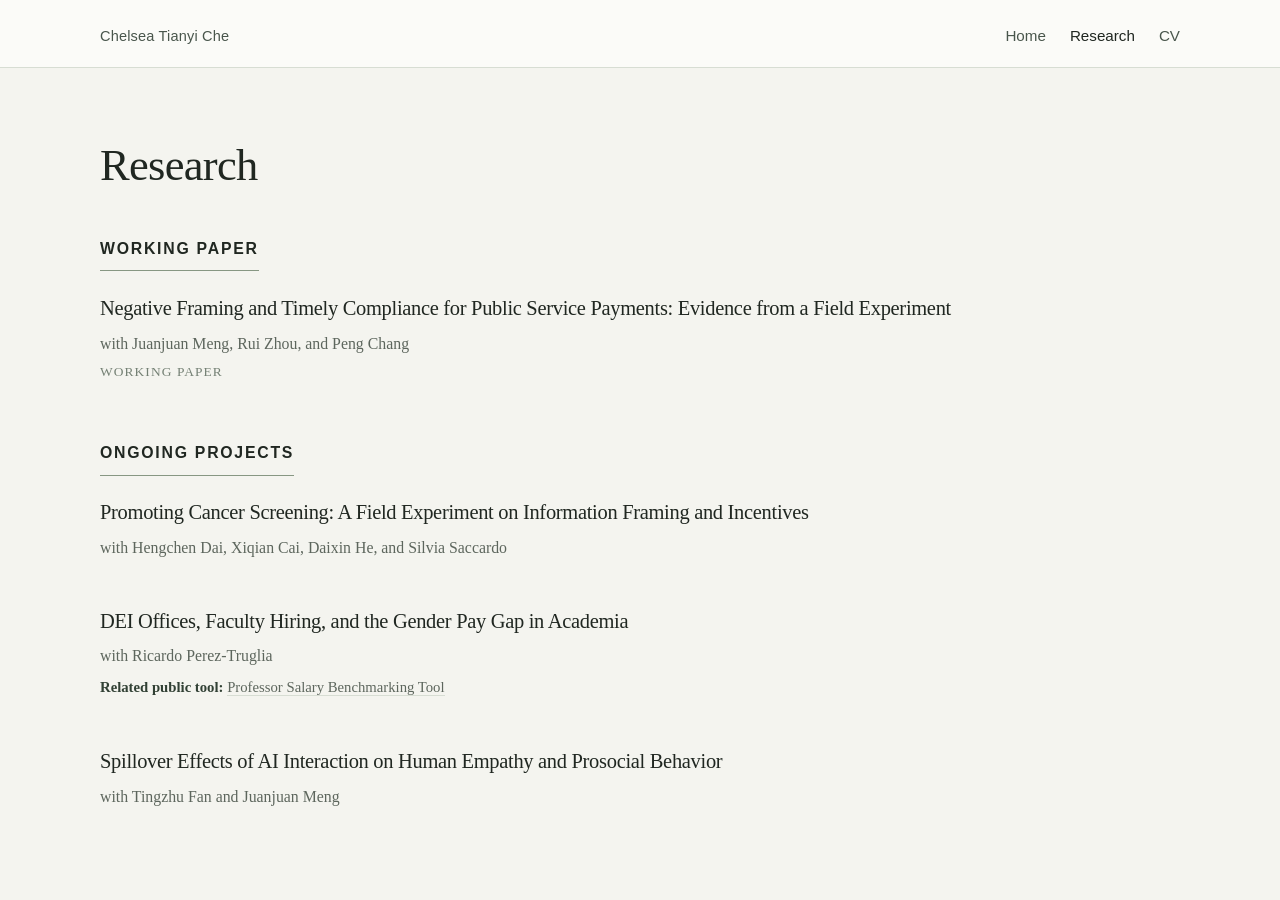
==== research.html @ 49d5fe16 "Add files via upload" ====
<!DOCTYPE html>
<html lang="en">
<head>
  <meta charset="UTF-8">
  <meta name="viewport" content="width=device-width, initial-scale=1.0">
  <title>Research | Chelsea Tianyi Che</title>
  <link rel="stylesheet" href="styles.css">
</head>
<body class="theme-sage final-site">
  <header class="site-header">
    <div class="container header-inner">
      <a class="site-brand" href="index.html">Chelsea Tianyi Che</a>
      <nav class="site-nav" aria-label="Primary">
        <a href="index.html">Home</a>
        <a aria-current="page" href="research.html">Research</a>
        <a href="Chelsea_Tianyi_Che_CV.pdf" target="_blank" rel="noopener">CV</a>
      </nav>
    </div>
  </header>

  <main class="container page-main">
    <h1 class="page-title">Research</h1>

    <section class="research-group" aria-labelledby="working-paper-heading">
      <h2 class="research-heading" id="working-paper-heading">Working Paper</h2>
      <article class="project-entry">
        <h3 class="project-title">Negative Framing and Timely Compliance for Public Service Payments: Evidence from a Field Experiment</h3>
        <p class="project-meta">with Juanjuan Meng, Rui Zhou, and Peng Chang</p>
        <p class="project-status">Working paper</p>
      </article>
    </section>

    <section class="research-group" aria-labelledby="ongoing-projects-heading">
      <h2 class="research-heading" id="ongoing-projects-heading">Ongoing Projects</h2>

      <article class="project-entry">
        <h3 class="project-title">Promoting Cancer Screening: A Field Experiment on Information Framing and Incentives</h3>
        <p class="project-meta">with Hengchen Dai, Xiqian Cai, Daixin He, and Silvia Saccardo</p>
      </article>

      <article class="project-entry">
        <h3 class="project-title">DEI Offices, Faculty Hiring, and the Gender Pay Gap in Academia</h3>
        <p class="project-meta">with Ricardo Perez-Truglia</p>
        <p class="project-related-tool"><strong>Related public tool:</strong> <a href="https://www.prof-salary.com/" target="_blank" rel="noopener">Professor Salary Benchmarking Tool</a></p>
      </article>

      <article class="project-entry">
        <h3 class="project-title">Spillover Effects of AI Interaction on Human Empathy and Prosocial Behavior</h3>
        <p class="project-meta">with Tingzhu Fan and Juanjuan Meng</p>
      </article>
    </section>
  </main>
</body>
</html>
---- styles.css ----
:root {
  --background: #f7f5f1;
  --surface: #fcfbf8;
  --hero: transparent;
  --accent-soft: #e1e6df;
  --accent-line: #9ca79c;
  --text: #1f2420;
  --muted: #606760;
  --subtle: #767d76;
  --border: #d6d8d2;
  --nav: #49524b;
  --tool-label: #2f3731;
  --shadow: 0 14px 36px rgba(44, 53, 45, 0.04);
}

body.theme-sage {
  --background: #f4f4ef;
  --surface: #fcfcf8;
  --hero: #edf1ea;
  --accent-soft: #dfe7dc;
  --accent-line: #879783;
  --text: #202721;
  --muted: #5d665d;
  --subtle: #748074;
  --border: #d7ddd3;
  --nav: #49564c;
  --tool-label: #314034;
  --shadow: 0 16px 42px rgba(65, 82, 66, 0.05);
}

body.theme-blue {
  --background: #f3f5f6;
  --surface: #fbfcfd;
  --hero: #e9eff2;
  --accent-soft: #dde6eb;
  --accent-line: #7f95a3;
  --text: #1f252c;
  --muted: #5a6672;
  --subtle: #73818c;
  --border: #d7e0e5;
  --nav: #4a5863;
  --tool-label: #33414d;
  --shadow: 0 16px 42px rgba(54, 72, 86, 0.05);
}

*,
*::before,
*::after {
  box-sizing: border-box;
}

html {
  font-size: 16px;
}

body {
  margin: 0;
  min-height: 100vh;
  background: var(--background);
  color: var(--text);
  font-family: "Iowan Old Style", "Palatino Linotype", "Book Antiqua", Palatino, "Noto Serif", serif;
  line-height: 1.78;
  text-rendering: optimizeLegibility;
}

body.final-site {
  line-height: 1.8;
}

img {
  display: block;
  max-width: 100%;
}

a {
  color: inherit;
}

.container {
  width: min(1080px, calc(100% - 3rem));
  margin: 0 auto;
}

.site-header {
  border-bottom: 1px solid var(--border);
  background: rgba(252, 252, 250, 0.9);
}

.header-inner {
  display: flex;
  align-items: baseline;
  justify-content: space-between;
  gap: 2rem;
  padding: 1.4rem 0 1.05rem;
}

.site-brand,
.site-nav,
.compare-card,
.section-kicker,
.research-heading,
.variant-tag {
  font-family: "Avenir Next", "Helvetica Neue", Helvetica, Arial, sans-serif;
}

.site-brand {
  text-decoration: none;
  font-size: 1rem;
  letter-spacing: 0.02em;
}

body.final-site .site-brand {
  font-size: 0.91rem;
  font-weight: 350;
  color: var(--nav);
  letter-spacing: 0.012em;
}

.site-nav {
  display: flex;
  flex-wrap: wrap;
  gap: 1.5rem;
  font-size: 0.95rem;
}

.site-nav a {
  color: var(--nav);
  text-decoration: none;
}

.site-nav a[aria-current="page"] {
  color: var(--text);
}

.site-nav a:hover,
.site-nav a:focus-visible,
.contact-email a:hover,
.contact-email a:focus-visible,
.project-related-tool a:hover,
.project-related-tool a:focus-visible,
.compare-link:hover,
.compare-link:focus-visible {
  color: var(--text);
}

.page-main {
  padding: 4rem 0 5.5rem;
}

.hero-shell {
  display: grid;
  grid-template-columns: minmax(260px, 320px) minmax(0, 1fr);
  gap: 4rem;
  align-items: start;
  padding: 0;
}

body.final-site .page-main {
  padding-top: 4.6rem;
}

body.final-site .hero-shell {
  grid-template-columns: minmax(285px, 345px) minmax(0, 1fr);
  gap: 4.25rem;
}

.with-banner .hero-shell {
  background: var(--hero);
  border: 1px solid var(--border);
  box-shadow: var(--shadow);
  padding: clamp(1.5rem, 3vw, 2.5rem);
}

.hero-left {
  display: flex;
  flex-direction: column;
  gap: 1rem;
}

.profile-figure {
  margin: 0;
}

.profile-figure img {
  width: 100%;
  aspect-ratio: 1 / 1.05;
  object-fit: cover;
  border: 1px solid var(--border);
  background: var(--surface);
}

body.final-site .profile-figure img {
  aspect-ratio: 1 / 1.08;
}

.contact-card {
  padding-top: 0.2rem;
  border-top: 1px solid var(--border);
}

body.final-site .contact-card {
  margin-top: 0.25rem;
  padding-top: 0.28rem;
  border-top-color: rgba(135, 151, 131, 0.24);
}

.contact-label {
  margin: 0 0 0.25rem;
  color: var(--subtle);
  font-size: 0.78rem;
  letter-spacing: 0.12em;
  text-transform: uppercase;
}

body.final-site .contact-label {
  margin-bottom: 0.1rem;
  color: var(--subtle);
  font-size: 0.69rem;
  letter-spacing: 0.15em;
  opacity: 0.8;
}

.contact-email {
  margin: 0;
  color: var(--muted);
  font-size: 0.97rem;
  line-height: 1.6;
}

body.final-site .contact-email {
  font-size: 0.96rem;
  color: var(--muted);
}

.contact-links {
  margin: 0.92rem 0 0;
  color: var(--subtle);
  font-size: 0.84rem;
  line-height: 1.45;
}

.contact-links a {
  text-decoration: none;
}

.contact-links span {
  display: inline-block;
  margin: 0 0.28rem;
}

.contact-email a,
.project-related-tool a {
  text-decoration: none;
  border-bottom: 1px solid var(--border);
}

.hero-right {
  display: flex;
  flex-direction: column;
  justify-content: center;
  min-height: 100%;
}

.section-kicker {
  margin: 0 0 1rem;
  color: var(--subtle);
  font-size: 0.8rem;
  font-weight: 600;
  letter-spacing: 0.14em;
  text-transform: uppercase;
}

.identity-block h1,
.page-title,
.project-title {
  margin: 0;
  font-weight: 500;
  letter-spacing: -0.015em;
}

.identity-block h1 {
  font-size: clamp(2.7rem, 6vw, 4.25rem);
  line-height: 1.04;
}

body.final-site .identity-block h1 {
  font-size: clamp(1.82rem, 3.95vw, 2.68rem);
}

.identity-line {
  margin: 0.3rem 0 0;
  color: var(--muted);
  font-size: 1.08rem;
}

body.final-site .identity-line {
  margin-top: 0.62rem;
  font-size: 1.04rem;
}

.body-copy {
  margin-top: 2rem;
  max-width: 67ch;
}

body.final-site .body-copy {
  margin-top: 2.38rem;
  max-width: 68ch;
}

.body-copy p {
  margin: 0 0 1.35rem;
}

body.final-site .body-copy p {
  font-size: 1.14rem;
  line-height: 1.74;
  margin-bottom: 1.72rem;
}

.page-title {
  font-size: clamp(2.3rem, 5vw, 3.5rem);
  line-height: 1.08;
  margin-bottom: 2.8rem;
}

body.final-site .page-title {
  font-size: clamp(1.95rem, 3.9vw, 2.78rem);
  margin-bottom: 2.85rem;
}

.research-group + .research-group {
  margin-top: 3.25rem;
}

body.final-site .research-group + .research-group {
  margin-top: 3.4rem;
}

.research-heading {
  display: inline-block;
  margin: 0 0 1.4rem;
  padding-bottom: 0.45rem;
  border-bottom: 1px solid var(--accent-line);
  color: var(--text);
  font-size: 1rem;
  font-weight: 700;
  letter-spacing: 0.09em;
  text-transform: uppercase;
}

body.final-site .research-heading {
  margin-bottom: 1.35rem;
  padding-bottom: 0.45rem;
  font-size: 0.99rem;
  letter-spacing: 0.11em;
}

.project-entry + .project-entry {
  margin-top: 2.35rem;
}

body.final-site .project-entry + .project-entry {
  margin-top: 2.85rem;
}

.project-title {
  font-size: 1.28rem;
  line-height: 1.42;
}

body.final-site .project-title {
  line-height: 1.5;
}

.project-meta,
.project-status,
.project-related-tool {
  margin: 0.42rem 0 0;
  color: var(--muted);
}

body.final-site .project-meta {
  margin-top: 0.42rem;
  line-height: 1.6;
}

body.final-site .project-status {
  margin-top: 0.28rem;
}

body.final-site .project-related-tool {
  margin-top: 0.36rem;
}

.project-meta {
  font-size: 0.99rem;
}

.project-status {
  color: var(--subtle);
  font-size: 0.84rem;
  letter-spacing: 0.08em;
  text-transform: uppercase;
}

.project-related-tool {
  font-size: 0.9rem;
}

.project-related-tool strong {
  color: var(--tool-label);
  font-weight: 600;
}

body.final-site .project-related-tool {
  font-size: 0.92rem;
}

.compare-main {
  padding: 3.5rem 0 5rem;
}

.compare-intro {
  max-width: 760px;
  margin-bottom: 2.6rem;
}

.compare-intro h1 {
  margin: 0 0 0.65rem;
  font-size: clamp(2.3rem, 5vw, 3.6rem);
  font-weight: 500;
  letter-spacing: -0.015em;
  line-height: 1.08;
}

.compare-intro p {
  margin: 0;
  color: var(--muted);
}

.compare-grid {
  display: grid;
  grid-template-columns: repeat(2, minmax(0, 1fr));
  gap: 1.5rem;
}

.compare-card {
  background: var(--surface);
  border: 1px solid var(--border);
  padding: 1.4rem;
}

.variant-tag {
  display: inline-block;
  margin-bottom: 0.9rem;
  color: var(--subtle);
  font-size: 0.74rem;
  font-weight: 700;
  letter-spacing: 0.14em;
  text-transform: uppercase;
}

.compare-card h2 {
  margin: 0 0 0.45rem;
  font-family: "Iowan Old Style", "Palatino Linotype", "Book Antiqua", Palatino, "Noto Serif", serif;
  font-size: 1.5rem;
  font-weight: 500;
}

.compare-card p {
  margin: 0 0 1rem;
  color: var(--muted);
  line-height: 1.65;
}

.compare-links {
  display: flex;
  flex-wrap: wrap;
  gap: 0.8rem;
}

.compare-link {
  display: inline-flex;
  align-items: center;
  justify-content: center;
  min-width: 7.5rem;
  padding: 0.7rem 1rem;
  border: 1px solid var(--border);
  background: var(--background);
  color: var(--nav);
  text-decoration: none;
  font-size: 0.92rem;
}

body.theme-sage .compare-card.sage {
  background: #f6f8f4;
}

body.theme-blue .compare-card.blue {
  background: #f5f8fa;
}

@media (max-width: 860px) {
  .hero-shell {
    grid-template-columns: 1fr;
    gap: 2rem;
  }

  .hero-left {
    max-width: min(340px, 70vw);
  }

  body.final-site .hero-left {
    max-width: min(360px, 74vw);
  }

  .compare-grid {
    grid-template-columns: 1fr;
  }
}

@media (max-width: 700px) {
  .header-inner {
    flex-direction: column;
    align-items: flex-start;
    gap: 0.8rem;
  }

  .page-main,
  .compare-main {
    padding-top: 2.8rem;
  }

  body.final-site .page-main {
    padding-top: 3rem;
  }

  .with-banner .hero-shell {
    padding: 1.2rem;
  }
}

@media (max-width: 520px) {
  .container {
    width: min(100% - 1.4rem, 1080px);
  }

  .identity-line,
  .project-meta,
  .contact-email {
    font-size: 0.95rem;
  }

  body.final-site .identity-line,
  body.final-site .project-meta,
  body.final-site .contact-email {
    font-size: 0.97rem;
  }

  .compare-links {
    flex-direction: column;
  }

  .compare-link {
    width: 100%;
  }
}
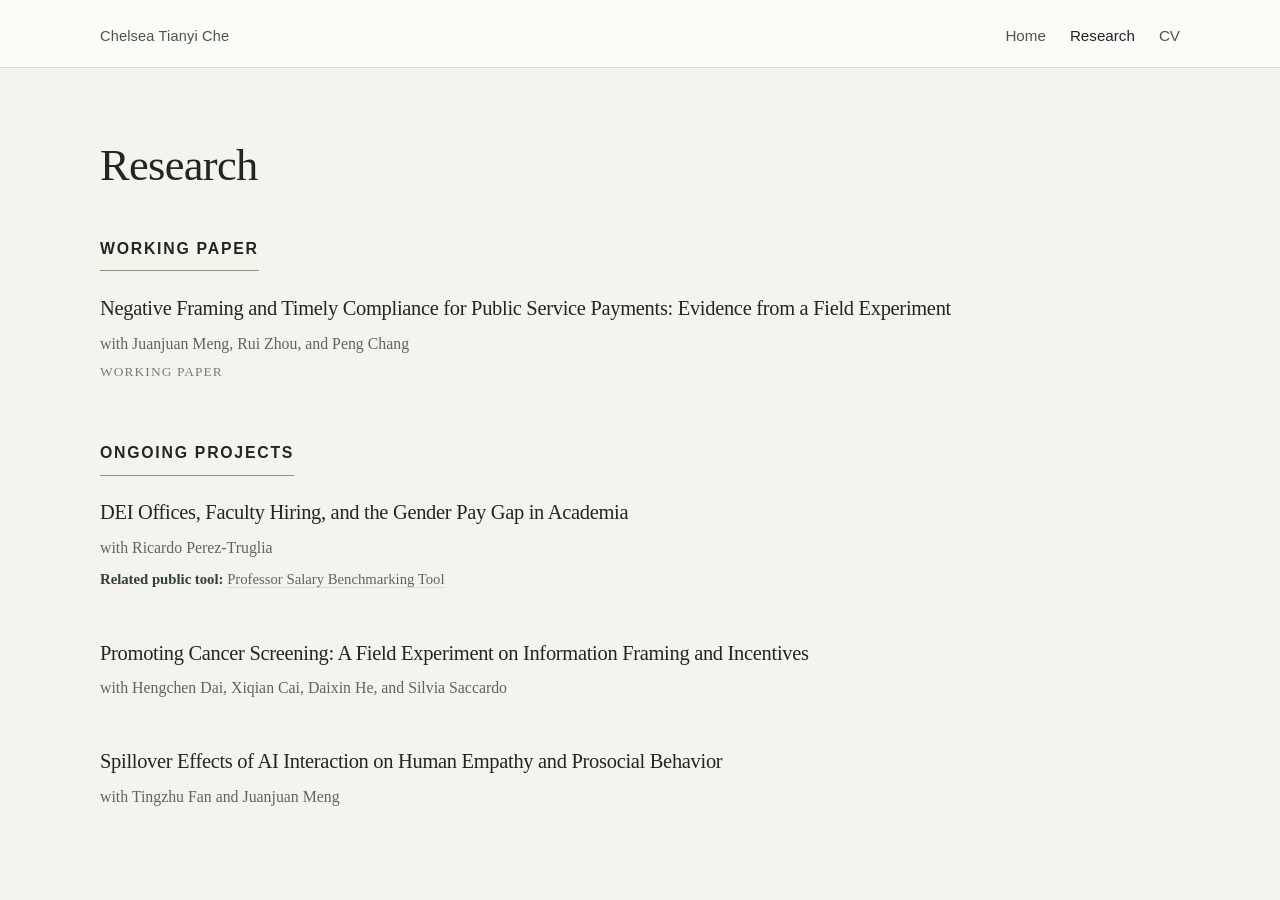
==== commit 68b5d061: "Add files via upload" ====
--- a/research.html
+++ b/research.html
@@ -34,14 +34,14 @@
       <h2 class="research-heading" id="ongoing-projects-heading">Ongoing Projects</h2>
 
       <article class="project-entry">
-        <h3 class="project-title">Promoting Cancer Screening: A Field Experiment on Information Framing and Incentives</h3>
-        <p class="project-meta">with Hengchen Dai, Xiqian Cai, Daixin He, and Silvia Saccardo</p>
+        <h3 class="project-title">DEI Offices, Faculty Hiring, and the Gender Pay Gap in Academia</h3>
+        <p class="project-meta">with Ricardo Perez-Truglia</p>
+        <p class="project-related-tool"><strong>Related public tool:</strong> <a href="https://www.prof-salary.com/" target="_blank" rel="noopener">Professor Salary Benchmarking Tool</a></p>
       </article>
 
       <article class="project-entry">
-        <h3 class="project-title">DEI Offices, Faculty Hiring, and the Gender Pay Gap in Academia</h3>
-        <p class="project-meta">with Ricardo Perez-Truglia</p>
-        <p class="project-related-tool"><strong>Related public tool:</strong> <a href="https://www.prof-salary.com/" target="_blank" rel="noopener">Professor Salary Benchmarking Tool</a></p>
+        <h3 class="project-title">Promoting Cancer Screening: A Field Experiment on Information Framing and Incentives</h3>
+        <p class="project-meta">with Hengchen Dai, Xiqian Cai, Daixin He, and Silvia Saccardo</p>
       </article>
 
       <article class="project-entry">
--- a/styles.css
+++ b/styles.css
@@ -533,17 +533,113 @@
   }
 
   body.final-site .page-main {
-    padding-top: 3rem;
+    padding-top: 2.8rem;
   }
 
   .with-banner .hero-shell {
     padding: 1.2rem;
   }
+
+  body.final-site .hero-shell {
+    display: flex;
+    flex-direction: column;
+    gap: 0;
+    align-items: stretch;
+  }
+
+  body.final-site .hero-left,
+  body.final-site .hero-right {
+    display: contents;
+  }
+
+  body.final-site .profile-figure {
+    order: 1;
+    width: min(72vw, 292px);
+    margin: 0 auto;
+  }
+
+  body.final-site .identity-block {
+    order: 2;
+    width: min(100%, 31rem);
+    margin-top: 1.4rem;
+    margin-left: auto;
+    margin-right: auto;
+    text-align: center;
+  }
+
+  body.final-site .identity-block h1 {
+    font-size: clamp(1.64rem, 6.6vw, 2rem);
+    line-height: 1.1;
+  }
+
+  body.final-site .identity-line {
+    margin-top: 0.42rem;
+    font-size: 1rem;
+    line-height: 1.52;
+  }
+
+  body.final-site .body-copy {
+    order: 3;
+    width: min(100%, 31rem);
+    margin-top: 1.5rem;
+    margin-left: auto;
+    margin-right: auto;
+    max-width: none;
+    text-align: left;
+  }
+
+  body.final-site .body-copy p {
+    font-size: 1.06rem;
+    line-height: 1.69;
+    margin-bottom: 1.4rem;
+  }
+
+  body.final-site .contact-card {
+    order: 4;
+    width: min(100%, 31rem);
+    margin-top: 1.65rem;
+    margin-left: auto;
+    margin-right: auto;
+    padding-top: 0.7rem;
+    border-top-color: rgba(135, 151, 131, 0.18);
+    text-align: center;
+  }
+
+  body.final-site .contact-label {
+    margin-bottom: 0.12rem;
+  }
+
+  body.final-site .contact-email {
+    font-size: 0.95rem;
+    line-height: 1.55;
+  }
+
+  body.final-site .contact-links {
+    margin-top: 0.78rem;
+    font-size: 0.82rem;
+    line-height: 1.55;
+  }
+
+  body.final-site .page-title,
+  body.final-site .research-group {
+    width: min(100%, 31rem);
+    margin-left: auto;
+    margin-right: auto;
+  }
+
+  body.final-site .project-title {
+    font-size: 1.13rem;
+    line-height: 1.42;
+  }
+
+  body.final-site .project-related-tool a {
+    white-space: nowrap;
+  }
 }
 
 @media (max-width: 520px) {
   .container {
-    width: min(100% - 1.4rem, 1080px);
+    width: min(100% - 1.5rem, 1080px);
   }
 
   .identity-line,
@@ -558,6 +654,62 @@
     font-size: 0.97rem;
   }
 
+  body.final-site .page-main {
+    padding-top: 2.45rem;
+    padding-bottom: 4rem;
+  }
+
+  body.final-site .profile-figure {
+    width: min(78vw, 258px);
+  }
+
+  body.final-site .identity-block {
+    width: min(100%, 27.5rem);
+    margin-top: 1.2rem;
+    text-align: center;
+  }
+
+  body.final-site .identity-block h1 {
+    font-size: clamp(1.5rem, 7.5vw, 1.8rem);
+  }
+
+  body.final-site .identity-line {
+    margin-top: 0.38rem;
+    font-size: 0.96rem;
+  }
+
+  body.final-site .body-copy {
+    width: min(100%, 27.5rem);
+    margin-top: 1.32rem;
+  }
+
+  body.final-site .body-copy p {
+    font-size: 1.02rem;
+    line-height: 1.67;
+    margin-bottom: 1.28rem;
+  }
+
+  body.final-site .contact-card {
+    width: min(100%, 27.5rem);
+    margin-top: 1.48rem;
+    padding-top: 0.74rem;
+  }
+
+  body.final-site .page-title,
+  body.final-site .research-group {
+    width: min(100%, 27rem);
+  }
+
+  body.final-site .project-title {
+    font-size: 1.02rem;
+    line-height: 1.38;
+  }
+
+  body.final-site .contact-links {
+    margin-top: 0.86rem;
+    font-size: 0.8rem;
+  }
+
   .compare-links {
     flex-direction: column;
   }
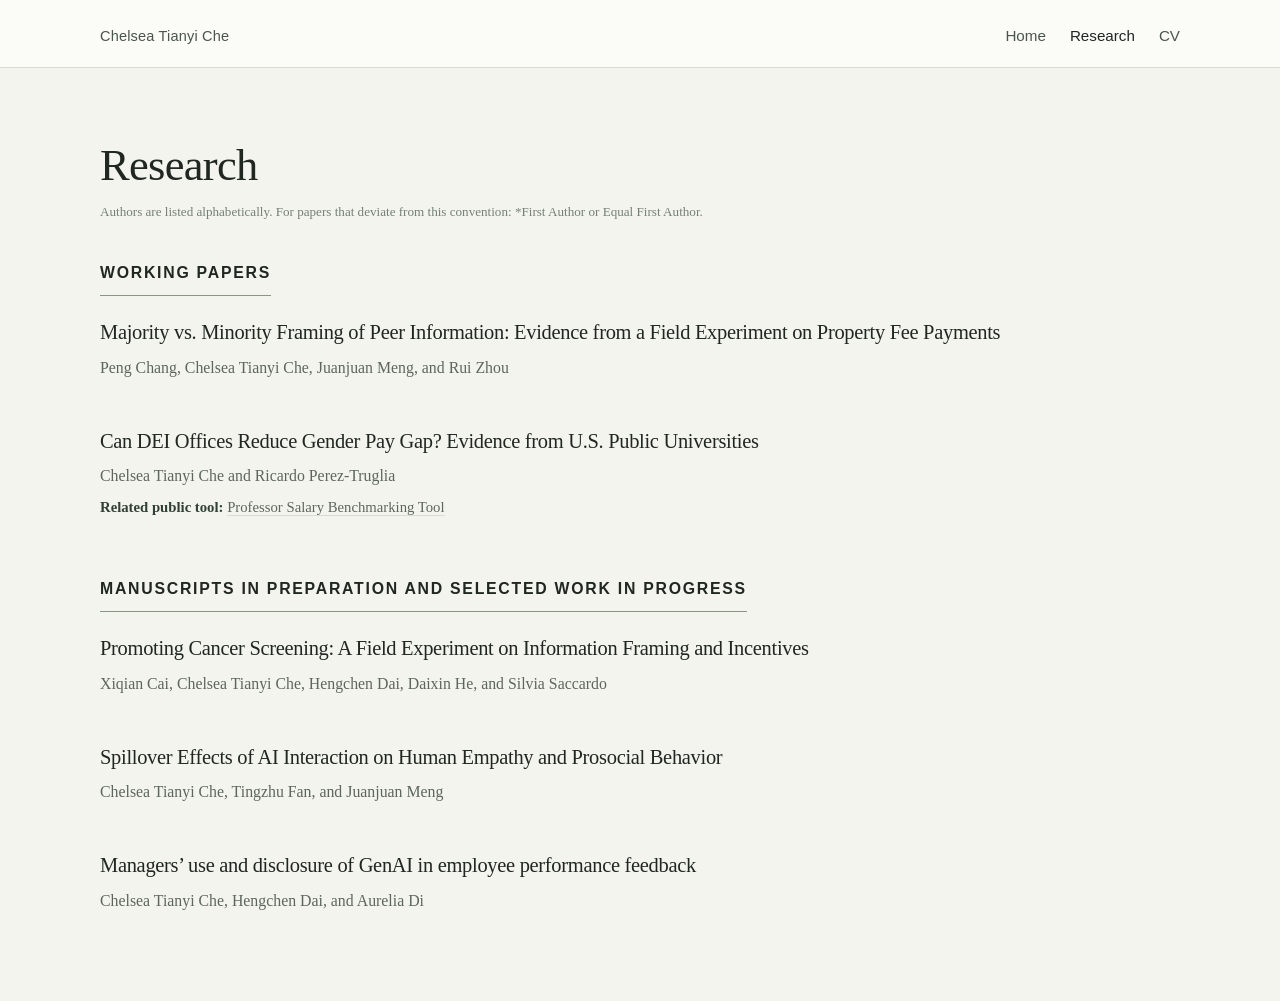
==== commit ab0d4baf: "Add files via upload" ====
--- a/research.html
+++ b/research.html
@@ -19,34 +19,38 @@
   </header>
 
   <main class="container page-main">
-    <h1 class="page-title">Research</h1>
+    <h1 class="page-title research-page-title">Research</h1>
+    <p class="research-author-note">Authors are listed alphabetically. For papers that deviate from this convention: *First Author or Equal First Author.</p>
 
-    <section class="research-group" aria-labelledby="working-paper-heading">
-      <h2 class="research-heading" id="working-paper-heading">Working Paper</h2>
+    <section class="research-group" aria-labelledby="working-papers-heading">
+      <h2 class="research-heading" id="working-papers-heading">Working Papers</h2>
       <article class="project-entry">
-        <h3 class="project-title">Negative Framing and Timely Compliance for Public Service Payments: Evidence from a Field Experiment</h3>
-        <p class="project-meta">with Juanjuan Meng, Rui Zhou, and Peng Chang</p>
-        <p class="project-status">Working paper</p>
+        <h3 class="project-title">Majority vs. Minority Framing of Peer Information: Evidence from a Field Experiment on Property Fee Payments</h3>
+        <p class="project-meta">Peng Chang, Chelsea Tianyi Che, Juanjuan Meng, and Rui Zhou</p>
+      </article>
+      <article class="project-entry">
+        <h3 class="project-title">Can DEI Offices Reduce Gender Pay Gap? Evidence from U.S. Public Universities</h3>
+        <p class="project-meta">Chelsea Tianyi Che and Ricardo Perez-Truglia</p>
+        <p class="project-related-tool"><strong>Related public tool:</strong> <a href="https://www.prof-salary.com/" target="_blank" rel="noopener">Professor Salary Benchmarking Tool</a></p>
       </article>
     </section>
 
-    <section class="research-group" aria-labelledby="ongoing-projects-heading">
-      <h2 class="research-heading" id="ongoing-projects-heading">Ongoing Projects</h2>
-
-      <article class="project-entry">
-        <h3 class="project-title">DEI Offices, Faculty Hiring, and the Gender Pay Gap in Academia</h3>
-        <p class="project-meta">with Ricardo Perez-Truglia</p>
-        <p class="project-related-tool"><strong>Related public tool:</strong> <a href="https://www.prof-salary.com/" target="_blank" rel="noopener">Professor Salary Benchmarking Tool</a></p>
-      </article>
+    <section class="research-group" aria-labelledby="work-in-progress-heading">
+      <h2 class="research-heading" id="work-in-progress-heading">Manuscripts in Preparation and Selected Work in Progress</h2>
 
       <article class="project-entry">
         <h3 class="project-title">Promoting Cancer Screening: A Field Experiment on Information Framing and Incentives</h3>
-        <p class="project-meta">with Hengchen Dai, Xiqian Cai, Daixin He, and Silvia Saccardo</p>
+        <p class="project-meta">Xiqian Cai, Chelsea Tianyi Che, Hengchen Dai, Daixin He, and Silvia Saccardo</p>
       </article>
 
       <article class="project-entry">
         <h3 class="project-title">Spillover Effects of AI Interaction on Human Empathy and Prosocial Behavior</h3>
-        <p class="project-meta">with Tingzhu Fan and Juanjuan Meng</p>
+        <p class="project-meta">Chelsea Tianyi Che, Tingzhu Fan, and Juanjuan Meng</p>
+      </article>
+
+      <article class="project-entry">
+        <h3 class="project-title">Managers&rsquo; use and disclosure of GenAI in employee performance feedback</h3>
+        <p class="project-meta">Chelsea Tianyi Che, Hengchen Dai, and Aurelia Di</p>
       </article>
     </section>
   </main>
--- a/styles.css
+++ b/styles.css
@@ -329,6 +329,10 @@
   margin-bottom: 2.85rem;
 }
 
+body.final-site .research-page-title {
+  margin-bottom: 0.8rem;
+}
+
 .research-group + .research-group {
   margin-top: 3.25rem;
 }
@@ -354,6 +358,13 @@
   padding-bottom: 0.45rem;
   font-size: 0.99rem;
   letter-spacing: 0.11em;
+}
+
+.research-author-note {
+  margin: 0 0 2.3rem;
+  color: var(--subtle);
+  font-size: 0.82rem;
+  line-height: 1.55;
 }
 
 .project-entry + .project-entry {
@@ -621,6 +632,7 @@
   }
 
   body.final-site .page-title,
+  body.final-site .research-author-note,
   body.final-site .research-group {
     width: min(100%, 31rem);
     margin-left: auto;
@@ -696,6 +708,7 @@
   }
 
   body.final-site .page-title,
+  body.final-site .research-author-note,
   body.final-site .research-group {
     width: min(100%, 27rem);
   }
